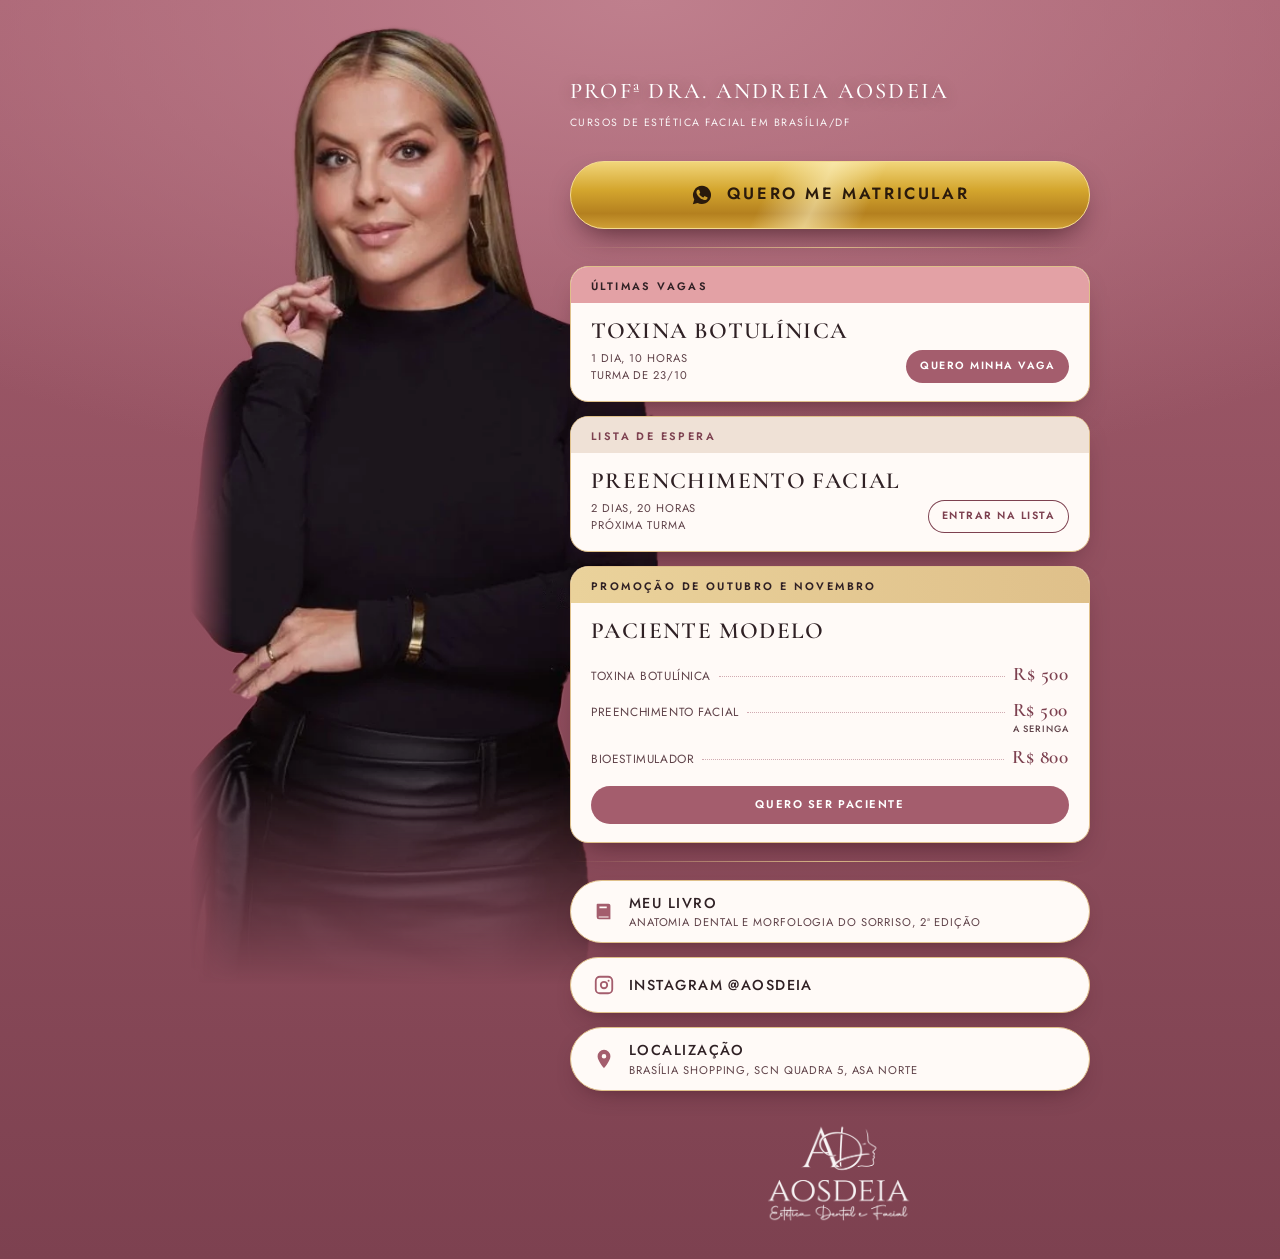
==== index.html @ 47832dad "Promocao paciente modelo" ====
<!doctype html>
<html lang="pt-BR">
<head>
<meta charset="utf-8">
<meta name="viewport" content="width=device-width, initial-scale=1">
<title>Profª Dra. Andreia Aosdeia | Links</title>
<meta name="description" content="Cursos de Toxina Botulínica e Preenchimento Facial com a Profª Dra. Andreia Aosdeia, em Brasília/DF.">
<meta name="theme-color" content="#a45d6d">
<link rel="icon" href="favicon.ico" sizes="any">
<link rel="icon" type="image/png" sizes="32x32" href="assets/favicon-32.png">
<link rel="apple-touch-icon" href="assets/apple-touch-icon.png">
<link rel="canonical" href="https://links.aosdeiaacademy.com.br/">
<meta property="og:type" content="website">
<meta property="og:locale" content="pt_BR">
<meta property="og:site_name" content="Aosdeia Estética Dental e Facial">
<meta property="og:title" content="Profª Dra. Andreia Aosdeia | Cursos de estética facial">
<meta property="og:description" content="Toxina Botulínica e Preenchimento Facial em Brasília/DF. Toque para falar no WhatsApp.">
<meta property="og:url" content="https://links.aosdeiaacademy.com.br/">
<meta property="og:image" content="https://links.aosdeiaacademy.com.br/assets/og-image.jpg">
<meta property="og:image:width" content="1200">
<meta property="og:image:height" content="630">
<meta name="twitter:card" content="summary_large_image">
<link rel="preconnect" href="https://fonts.googleapis.com">
<link rel="preconnect" href="https://fonts.gstatic.com" crossorigin>
<link rel="stylesheet" href="https://fonts.googleapis.com/css2?family=Cormorant+Garamond:wght@500;600&family=Jost:wght@400;500;600&display=swap">
<link rel="stylesheet" href="style.css">
</head>
<body>
<!--
  COMO EDITAR (sem segredo nenhum neste arquivo):
  - Número do bot: procure 556199044284 (3 links). Para testar com o 9 extra, troque por 5561999044284.
  - Status do curso: no <a class="curso">, troque data-status="ultimas-vagas" por data-status="lista-de-espera"
    e ajuste o texto do selo (.selo), a ação (.acao) e o texto pronto no link (?text=...). O texto precisa conter o nome do curso
    ("toxina" ou "preenchimento"), é assim que o bot pula o menu.
  - Paciente modelo: o cartão da promoção leva ao bot com o texto "Quero ser paciente modelo..." (o bot reconhece "paciente modelo").
    Para mudar período ou valores, edite o cartão aqui E o bloco paciente_modelo do config do bot (config/andreia-aosdeia.json).
  - Links pendentes têm data-pendente (hoje nenhum). Ao colocar o link real em href, apague o atributo data-pendente.
  - Localização: aponta para o Google Maps com o endereço do Brasília Shopping.
-->
<main class="pagina">

  <picture class="figura">
    <source srcset="assets/andreia.webp" type="image/webp">
    <img src="assets/andreia.png" width="538" height="1090" alt="Profª Dra. Andreia Aosdeia">
  </picture>

  <header class="topo">
    <h1>Profª Dra. Andreia Aosdeia</h1>
    <p class="sub">Cursos de estética facial em Brasília/DF</p>
  </header>

  <ul class="botoes">

    <li>
      <a class="btn btn-principal" href="https://wa.me/556199044284?text=Ol%C3%A1!%20Quero%20me%20matricular%20em%20um%20curso." target="_blank" rel="noopener">
        <svg class="ico" viewBox="0 0 24 24" aria-hidden="true"><path d="M12.04 2a9.9 9.9 0 0 0-8.5 14.9L2 22l5.25-1.38A9.9 9.9 0 1 0 12.04 2Zm5.8 14.06c-.25.7-1.45 1.34-2 1.4-.52.06-1.17.09-1.89-.12a17 17 0 0 1-1.7-.63c-3-1.3-4.94-4.33-5.09-4.53-.15-.2-1.2-1.6-1.2-3.05 0-1.45.76-2.16 1.03-2.46.27-.3.59-.37.79-.37h.57c.18 0 .43-.07.67.51.25.6.84 2.05.91 2.2.07.15.12.32.02.52-.1.2-.15.32-.3.5-.15.17-.31.38-.45.51-.15.15-.3.31-.13.6.17.3.77 1.27 1.65 2.05 1.13 1 2.09 1.32 2.39 1.47.3.15.47.12.65-.07.17-.2.75-.87.95-1.17.2-.3.4-.25.67-.15.27.1 1.72.81 2.02.96.3.15.5.22.57.35.07.12.07.72-.18 1.42Z"/></svg>
        <span class="btn-texto">Quero me matricular</span>
      </a>
    </li>

    <li class="divisor" aria-hidden="true"></li>

    <li>
      <a class="curso" data-status="ultimas-vagas" href="https://wa.me/556199044284?text=Ol%C3%A1!%20Quero%20me%20matricular%20no%20curso%20de%20Toxina%20Botul%C3%ADnica." target="_blank" rel="noopener">
        <span class="faixa"><span class="selo">Últimas vagas</span></span>
        <span class="curso-corpo">
          <span class="btn-corpo">
            <span class="curso-nome">Toxina Botulínica</span>
            <span class="meta">1 dia, 10 horas</span>
            <span class="meta">Turma de 23/10</span>
          </span>
          <span class="acao">Quero minha vaga</span>
        </span>
      </a>
    </li>

    <li>
      <a class="curso" data-status="lista-de-espera" href="https://wa.me/556199044284?text=Ol%C3%A1!%20Quero%20entrar%20na%20lista%20de%20espera%20do%20curso%20de%20Preenchimento%20Facial." target="_blank" rel="noopener">
        <span class="faixa"><span class="selo">Lista de espera</span></span>
        <span class="curso-corpo">
          <span class="btn-corpo">
            <span class="curso-nome">Preenchimento Facial</span>
            <span class="meta">2 dias, 20 horas</span>
            <span class="meta">Próxima turma</span>
          </span>
          <span class="acao">Entrar na lista</span>
        </span>
      </a>
    </li>

    <li>
      <a class="curso promo" data-status="promocao" href="https://wa.me/556199044284?text=Ol%C3%A1!%20Quero%20ser%20paciente%20modelo%20na%20promo%C3%A7%C3%A3o%20de%20outubro%20e%20novembro." target="_blank" rel="noopener">
        <span class="faixa"><span class="selo">Promoção de outubro e novembro</span></span>
        <span class="curso-corpo">
          <span class="btn-corpo">
            <span class="curso-nome">Paciente modelo</span>
            <span class="precos">
              <span class="preco"><span class="preco-nome">Toxina Botulínica</span><span class="preco-valor">R$ 500</span></span>
              <span class="preco"><span class="preco-nome">Preenchimento Facial</span><span class="preco-valor">R$ 500 <small>a seringa</small></span></span>
              <span class="preco"><span class="preco-nome">Bioestimulador</span><span class="preco-valor">R$ 800</span></span>
            </span>
          </span>
          <span class="acao">Quero ser paciente</span>
        </span>
      </a>
    </li>

    <li class="divisor" aria-hidden="true"></li>

    <li>
      <a class="btn" href="https://hotmart.com/pt-br/marketplace/produtos/anatomia-dental-e-morfologia-do-sorriso-segunda-edicao/N85610293N?utm_source=ig&amp;utm_medium=social&amp;utm_content=link_in_bio" target="_blank" rel="noopener">
        <svg class="ico" viewBox="0 0 24 24" aria-hidden="true"><path d="M5 3h12a2 2 0 0 1 2 2v14.5a.5.5 0 0 1-.5.5H6.5A2.5 2.5 0 0 1 4 17.5V4a1 1 0 0 1 1-1Zm1.5 14a.5.5 0 0 0 0 1H17v-1H6.5ZM7 6v2h8V6H7Z"/></svg>
        <span class="btn-corpo">
          <span class="btn-texto">Meu livro</span>
          <span class="meta">Anatomia Dental e Morfologia do Sorriso, 2ª edição</span>
        </span>
      </a>
    </li>

    <li>
      <a class="btn" href="https://www.instagram.com/aosdeia/" target="_blank" rel="noopener">
        <svg class="ico" viewBox="0 0 24 24" aria-hidden="true"><path d="M7.5 2h9A5.5 5.5 0 0 1 22 7.5v9a5.5 5.5 0 0 1-5.5 5.5h-9A5.5 5.5 0 0 1 2 16.5v-9A5.5 5.5 0 0 1 7.5 2Zm0 2A3.5 3.5 0 0 0 4 7.5v9A3.5 3.5 0 0 0 7.5 20h9a3.5 3.5 0 0 0 3.5-3.5v-9A3.5 3.5 0 0 0 16.5 4h-9ZM12 7.5a4.5 4.5 0 1 1 0 9 4.5 4.5 0 0 1 0-9Zm0 2a2.5 2.5 0 1 0 0 5 2.5 2.5 0 0 0 0-5Zm5-3.2a1.1 1.1 0 1 1 0 2.2 1.1 1.1 0 0 1 0-2.2Z"/></svg>
        <span class="btn-texto">Instagram @aosdeia</span>
      </a>
    </li>

    <li>
      <a class="btn" href="https://www.google.com/maps/search/?api=1&amp;query=Bras%C3%ADlia%20Shopping%2C%20SCN%20Quadra%205%2C%20Asa%20Norte%2C%20Bras%C3%ADlia%20DF%2070655-775" target="_blank" rel="noopener">
        <svg class="ico" viewBox="0 0 24 24" aria-hidden="true"><path d="M12 2a7 7 0 0 0-7 7c0 5.2 7 13 7 13s7-7.8 7-13a7 7 0 0 0-7-7Zm0 9.5A2.5 2.5 0 1 1 12 6.5a2.5 2.5 0 0 1 0 5Z"/></svg>
        <span class="btn-corpo">
          <span class="btn-texto">Localização</span>
          <span class="meta">Brasília Shopping, SCN Quadra 5, Asa Norte</span>
        </span>
      </a>
    </li>

  </ul>

  <footer class="rodape">
    <img class="logo" src="assets/logo.png" width="320" height="217" alt="Aosdeia, Estética Dental e Facial">
  </footer>

</main>
</body>
</html>
---- style.css ----
/* Página de links da Profª Dra. Andreia Aosdeia.
   Cores tiradas do flyer: rosé #A45D6D, rosa claro #E3A1A5, branco e um toque de champanhe.
   Todos os textos em maiúsculas (pedido da Andreia), feito por CSS. */
:root {
  --rose: #a45d6d;
  --rose-fundo-alto: #bf7f8d;
  --rose-fundo-baixo: #7d4150;
  --rose-claro: #e3a1a5;
  --rose-escuro: #7d4150;
  --marfim: #fffaf7;
  --champanhe: #dfc08a;
  --champanhe-escuro: #bf9b55;
  --tinta: #2f2024;
  --tinta-suave: #5f4249;
  --fonte-titulo: "Cormorant Garamond", Georgia, "Times New Roman", serif;
  --fonte-texto: "Jost", "Segoe UI", system-ui, -apple-system, sans-serif;
}

* { box-sizing: border-box; }
html { color-scheme: light; background: var(--rose-fundo-baixo); }

body {
  margin: 0;
  min-height: 100vh;
  background:
    radial-gradient(120% 55% at 50% 0%, var(--rose-fundo-alto) 0%, rgba(164, 93, 109, 0) 70%),
    linear-gradient(180deg, var(--rose) 0%, var(--rose-fundo-baixo) 100%);
  background-repeat: no-repeat;
  color: var(--tinta);
  font-family: var(--fonte-texto);
  font-size: 16px;
  line-height: 1.4;
  text-transform: uppercase;
  padding-block: 44px 36px;
  padding-left: max(16px, env(safe-area-inset-left, 0px));
  padding-right: max(16px, env(safe-area-inset-right, 0px));
  -webkit-text-size-adjust: 100%;
}

.pagina { position: relative; width: 100%; max-width: 440px; margin-inline: auto; display: flex; flex-direction: column; gap: 30px; isolation: isolate; }

/* Ela, de corpo inteiro, atrás de tudo. Os botões ficam por cima, em destaque. */
.figura {
  position: absolute;
  z-index: -1;
  top: -20px;
  left: -9%;
  height: 500px;
  pointer-events: none;
  /* esfuma a foto embaixo (some antes dos botoes) e a lateral esquerda, onde o flyer cortava o braco */
  -webkit-mask-image: linear-gradient(180deg, #000 70%, transparent 100%), linear-gradient(90deg, rgba(0, 0, 0, .5) 0, #000 4%);
  -webkit-mask-composite: source-in;
  mask-image: linear-gradient(180deg, #000 70%, transparent 100%), linear-gradient(90deg, rgba(0, 0, 0, .5) 0, #000 4%);
  mask-composite: intersect;
}
.figura img { display: block; height: 100%; width: auto; }

/* Topo */
.topo { display: flex; flex-direction: column; align-items: flex-end; justify-content: flex-start; gap: 10px; text-align: right; color: #fff; min-height: 330px; padding-left: 46%; padding-top: 20px; }
.topo h1 {
  margin: 14px 0 0;
  font-family: var(--fonte-titulo);
  font-weight: 500;
  font-size: 1.4rem;
  letter-spacing: 0.1em;
  text-shadow: 0 2px 14px rgba(70, 20, 35, .35);
  line-height: 1.2;
  text-wrap: balance;
}
.sub { margin: 0; font-size: 0.66rem; font-weight: 400; letter-spacing: 0.14em; line-height: 1.5; color: rgba(255, 255, 255, .92); }

/* Lista */
.botoes { list-style: none; margin: 0; padding: 0; display: flex; flex-direction: column; gap: 14px; }
.botoes li { min-width: 0; }
.divisor { height: 1px; margin-block: 4px; background: linear-gradient(90deg, transparent, rgba(223, 192, 138, .9), transparent); }

/* Linha simples (paciente, livro, Instagram, localização) */
.btn {
  display: flex;
  align-items: center;
  gap: 14px;
  min-height: 56px;
  padding: 12px 22px;
  border: 1px solid var(--champanhe);
  border-radius: 999px;
  background: var(--marfim);
  color: var(--tinta);
  text-decoration: none;
  font-weight: 500;
  font-size: 0.9rem;
  letter-spacing: 0.1em;
  box-shadow: 0 10px 24px -14px rgba(50, 15, 25, .7);
  transition: transform .2s ease, box-shadow .2s ease, border-color .2s;
}
.ico { width: 22px; height: 22px; flex: none; fill: var(--rose); }
.btn-texto { min-width: 0; overflow-wrap: anywhere; }
.btn-corpo { display: flex; flex-direction: column; gap: 2px; min-width: 0; flex: 1; }
.meta { font-size: 0.7rem; font-weight: 400; letter-spacing: 0.08em; line-height: 1.35; color: var(--tinta-suave); }

/* Botão principal */
.btn-principal {
  justify-content: center;
  min-height: 68px;
  border-color: #f3dc8f;
  /* ouro metálico: reflexo claro, corpo dourado profundo, sombra cobreada */
  background:
    linear-gradient(115deg, rgba(255, 255, 255, 0) 38%, rgba(255, 246, 205, .55) 48%, rgba(255, 255, 255, 0) 58%),
    linear-gradient(180deg, #f1d57a 0%, #d4a62e 42%, #b4801f 78%, #cf9f35 100%);
  color: #2a1a0c;
  font-weight: 600;
  font-size: 1.02rem;
  letter-spacing: 0.16em;
  box-shadow: 0 0 0 0 rgba(255, 244, 214, .55), 0 14px 30px -12px rgba(50, 15, 25, .8);
  animation: pulso 3.2s ease-in-out infinite;
}
.btn-principal .ico { fill: #2a1a0c; }

@keyframes pulso {
  0%, 100% { box-shadow: 0 0 0 0 rgba(255, 244, 214, .5), 0 14px 30px -12px rgba(50, 15, 25, .8); }
  50% { box-shadow: 0 0 0 10px rgba(255, 244, 214, 0), 0 14px 30px -12px rgba(50, 15, 25, .8); }
}

/* Cartão de curso: a faixa rosa clara repete a faixa "CURSO" do flyer */
.curso {
  display: block;
  overflow: hidden;
  border: 1px solid var(--champanhe);
  border-radius: 18px;
  background: var(--marfim);
  color: var(--tinta);
  text-decoration: none;
  box-shadow: 0 14px 30px -16px rgba(50, 15, 25, .75);
  transition: transform .2s ease, box-shadow .2s ease;
}
.faixa { display: block; padding: 7px 20px; }
.selo { font-size: 0.68rem; font-weight: 600; letter-spacing: 0.22em; }
.curso[data-status="ultimas-vagas"] .faixa { background: var(--rose-claro); color: var(--tinta); }
.curso[data-status="lista-de-espera"] .faixa { background: #efe1d6; color: var(--rose-escuro); }
.curso-corpo { display: flex; align-items: flex-end; justify-content: space-between; gap: 14px; padding: 16px 20px 18px; }
.curso-nome {
  font-family: var(--fonte-titulo);
  font-weight: 600;
  font-size: 1.45rem;
  letter-spacing: 0.06em;
  line-height: 1.1;
  margin-bottom: 4px;
}
.acao {
  flex: none;
  padding: 9px 14px;
  border-radius: 999px;
  background: var(--rose);
  color: #fff;
  font-size: 0.66rem;
  font-weight: 600;
  letter-spacing: 0.14em;
  white-space: nowrap;
  transition: background-color .2s;
}
.curso[data-status="lista-de-espera"] .acao { background: transparent; color: var(--rose-escuro); box-shadow: inset 0 0 0 1px var(--rose-escuro); }

/* Cartão de promoção (paciente modelo): faixa champanhe e lista de valores */
.curso[data-status="promocao"] .faixa { background: linear-gradient(90deg, #ead29b, var(--champanhe)); color: var(--tinta); }
.promo .curso-corpo { flex-direction: column; align-items: stretch; gap: 16px; }
.promo .btn-corpo { gap: 0; }
.promo .acao { text-align: center; padding-block: 11px; font-size: 0.7rem; }
.precos { display: flex; flex-direction: column; gap: 9px; margin-top: 12px; }
.preco { display: flex; align-items: baseline; gap: 8px; }
.preco-nome { flex: 1; min-width: 0; display: flex; align-items: baseline; gap: 8px; font-size: 0.74rem; letter-spacing: 0.05em; color: var(--tinta-suave); }
.preco-nome::after { content: ""; flex: 1; min-width: 14px; border-bottom: 1px dotted rgba(164, 93, 109, .5); transform: translateY(-3px); }
.preco-valor { flex: none; font-family: var(--fonte-titulo); font-weight: 600; font-size: 1.2rem; letter-spacing: 0.04em; color: var(--rose-escuro); white-space: nowrap; }
.preco-valor small { display: block; text-align: right; margin-top: -2px; font-family: var(--fonte-texto); font-weight: 500; font-size: 0.58rem; letter-spacing: 0.1em; color: var(--tinta-suave); }

@media (max-width: 380px) {
  .btn-principal { font-size: .92rem; letter-spacing: .1em; padding-inline: 16px; }
  .topo h1 { font-size: 1.25rem; }
  .curso-corpo { flex-direction: column; align-items: stretch; }
  .acao { text-align: center; }
}

/* Interação só em quem tem mouse; foco visível sempre */
@media (hover: hover) {
  .btn:hover, .curso:hover { transform: translateY(-2px); box-shadow: 0 0 22px -2px rgba(255, 233, 190, .55), 0 16px 30px -14px rgba(50, 15, 25, .8); }
  .btn-principal:hover { animation-play-state: paused; }
  .curso:hover .acao { background: var(--rose-escuro); color: #fff; }
}
.btn:active, .curso:active { transform: scale(0.985); }
.btn:focus-visible, .curso:focus-visible { outline: 3px solid #fff; outline-offset: 3px; }

/* Entrada da página: uma sequência só, no carregamento */
@media (prefers-reduced-motion: no-preference) {
  .botoes > li { animation: entra .6s cubic-bezier(.2, .7, .2, 1) both; }
  .botoes > li:nth-child(2) { animation-delay: .05s; }
  .botoes > li:nth-child(3) { animation-delay: .12s; }
  .botoes > li:nth-child(4) { animation-delay: .19s; }
  .botoes > li:nth-child(n+5) { animation-delay: .26s; }
  @keyframes entra { from { opacity: 0; transform: translateY(10px); } to { opacity: 1; transform: none; } }
}
@media (prefers-reduced-motion: reduce) {
  .btn-principal { animation: none; }
  .btn, .curso, .acao { transition: none; }
}

/* Rodapé */
.rodape { display: flex; justify-content: center; }
.logo { display: block; width: 150px; height: auto; opacity: .95; }

/* Telas largas: ela inteira ao lado, os botões sobrepõem a borda dela */
@media (min-width: 780px) {
  .pagina { max-width: 900px; padding-left: 400px; }
  .figura { left: 0; top: -20px; height: 960px; -webkit-mask-image: linear-gradient(180deg, #000 78%, transparent 100%), linear-gradient(90deg, transparent 0, #000 9%); mask-image: linear-gradient(180deg, #000 78%, transparent 100%), linear-gradient(90deg, transparent 0, #000 9%); }
  .topo { min-height: 0; padding: 20px 0 0 0; align-items: flex-start; text-align: left; margin-left: -20px; }
  .botoes { margin-left: -20px; }
}
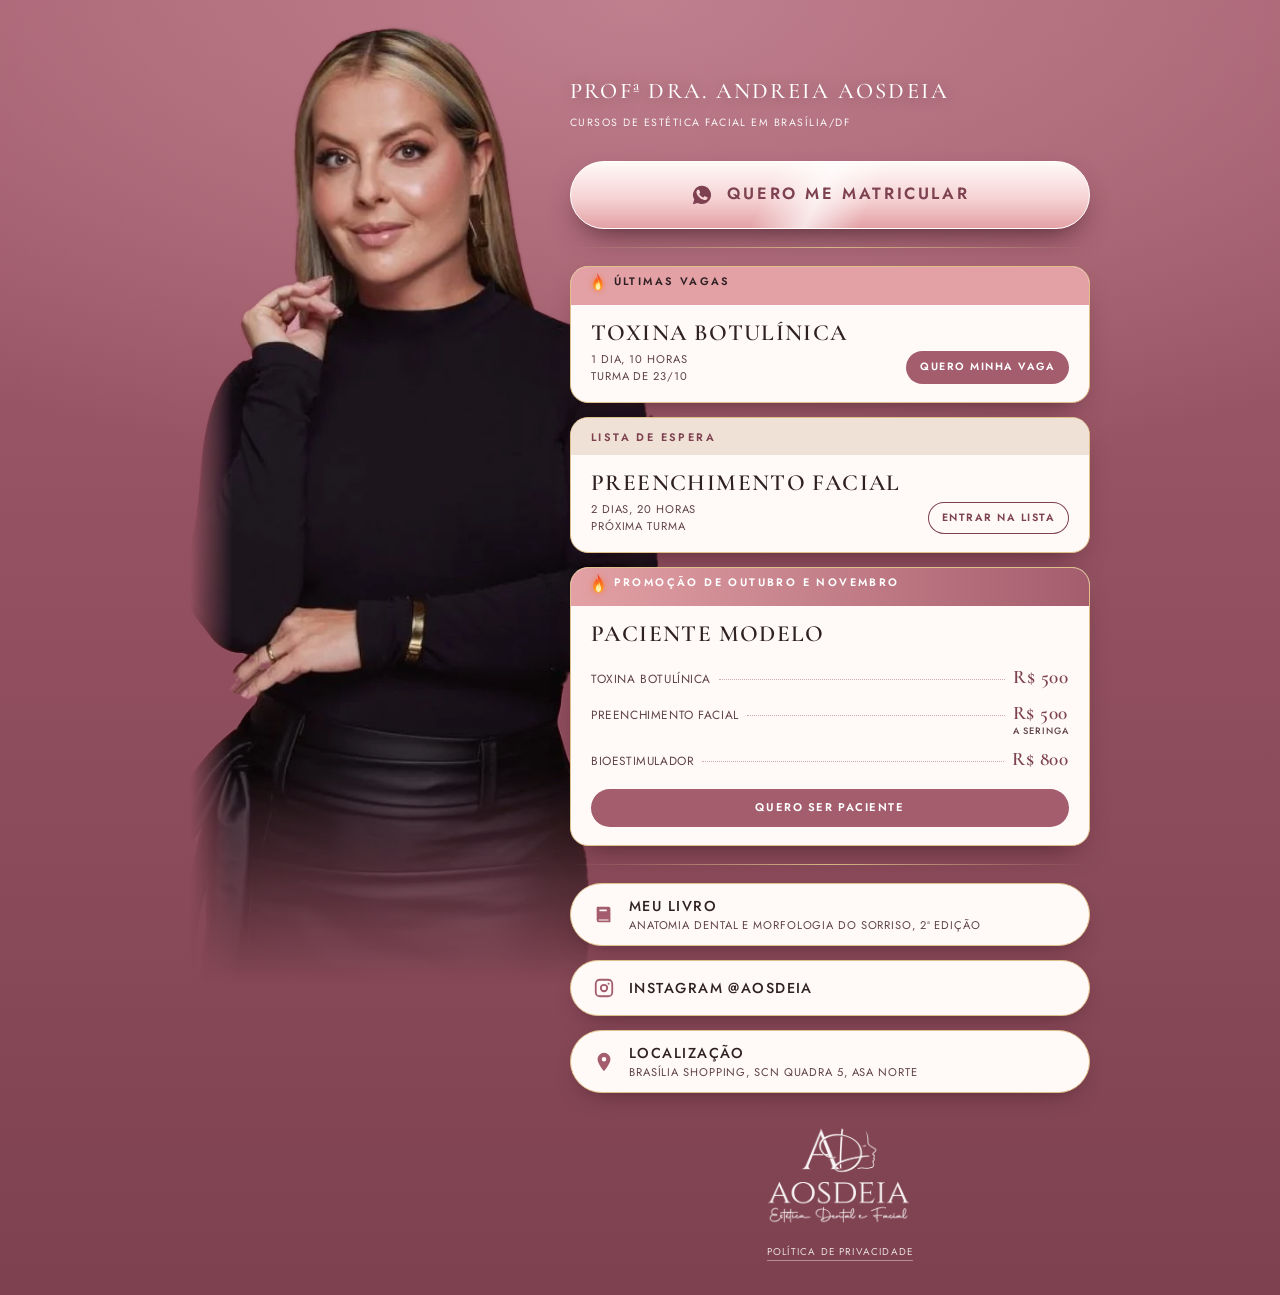
==== commit 14d9cf6b: "Pagina de politica de privacidade" ====
--- a/index.html
+++ b/index.html
@@ -139,6 +139,7 @@
   <footer class="rodape">
     <img class="logo" src="assets/logo.png" width="320" height="217" alt="Aosdeia, Estética Dental e Facial">
   </footer>
+  <p class="legal"><a href="privacidade.html">Política de privacidade</a></p>
 
 </main>
 </body>
--- a/style.css
+++ b/style.css
@@ -101,19 +101,19 @@
 .btn-principal {
   justify-content: center;
   min-height: 68px;
-  border-color: #f3dc8f;
-  /* ouro metálico: reflexo claro, corpo dourado profundo, sombra cobreada */
+  border-color: #fff;
+  /* rosé da paleta: marfim com reflexo, descendo para o rosa claro */
   background:
-    linear-gradient(115deg, rgba(255, 255, 255, 0) 38%, rgba(255, 246, 205, .55) 48%, rgba(255, 255, 255, 0) 58%),
-    linear-gradient(180deg, #f1d57a 0%, #d4a62e 42%, #b4801f 78%, #cf9f35 100%);
-  color: #2a1a0c;
+    linear-gradient(115deg, rgba(255, 255, 255, 0) 38%, rgba(255, 255, 255, .7) 48%, rgba(255, 255, 255, 0) 58%),
+    linear-gradient(180deg, #fffaf7 0%, #f6d3d4 55%, #e3a1a5 100%);
+  color: var(--rose-escuro);
   font-weight: 600;
   font-size: 1.02rem;
   letter-spacing: 0.16em;
-  box-shadow: 0 0 0 0 rgba(255, 244, 214, .55), 0 14px 30px -12px rgba(50, 15, 25, .8);
+  box-shadow: 0 0 0 0 rgba(255, 255, 255, .6), 0 14px 30px -12px rgba(50, 15, 25, .8);
   animation: pulso 3.2s ease-in-out infinite;
 }
-.btn-principal .ico { fill: #2a1a0c; }
+.btn-principal .ico { fill: var(--rose-escuro); }
 
 @keyframes pulso {
   0%, 100% { box-shadow: 0 0 0 0 rgba(255, 244, 214, .5), 0 14px 30px -12px rgba(50, 15, 25, .8); }
@@ -160,7 +160,7 @@
 .curso[data-status="lista-de-espera"] .acao { background: transparent; color: var(--rose-escuro); box-shadow: inset 0 0 0 1px var(--rose-escuro); }
 
 /* Cartão de promoção (paciente modelo): faixa champanhe e lista de valores */
-.curso[data-status="promocao"] .faixa { background: linear-gradient(90deg, #ead29b, var(--champanhe)); color: var(--tinta); }
+.curso[data-status="promocao"] .faixa { background: linear-gradient(90deg, var(--rose-claro), var(--rose)); color: #fff; }
 .promo .curso-corpo { flex-direction: column; align-items: stretch; gap: 16px; }
 .promo .btn-corpo { gap: 0; }
 .promo .acao { text-align: center; padding-block: 11px; font-size: 0.7rem; }
@@ -212,3 +212,34 @@
   .topo { min-height: 0; padding: 20px 0 0 0; align-items: flex-start; text-align: left; margin-left: -20px; }
   .botoes { margin-left: -20px; }
 }
+
+/* Chama de destaque: últimas vagas e promoção (fogo animado, duas camadas) */
+.curso[data-status="ultimas-vagas"] .selo,
+.curso[data-status="promocao"] .selo { display: inline-flex; align-items: center; gap: 8px; }
+.curso[data-status="ultimas-vagas"] .selo::before,
+.curso[data-status="promocao"] .selo::before {
+  content: "";
+  flex: none;
+  width: 1.35em;
+  height: 1.8em;
+  margin-block: -0.35em;
+  background: url("data:image/svg+xml,%3Csvg%20xmlns='http://www.w3.org/2000/svg'%20viewBox='0%200%2024%2032'%3E%3Cdefs%3E%3ClinearGradient%20id='o'%20x1='0'%20y1='0'%20x2='0'%20y2='1'%3E%3Cstop%20offset='0'%20stop-color='%23e8262d'/%3E%3Cstop%20offset='.45'%20stop-color='%23ff6a1a'/%3E%3Cstop%20offset='1'%20stop-color='%23ffb21e'/%3E%3C/linearGradient%3E%3ClinearGradient%20id='i'%20x1='0'%20y1='0'%20x2='0'%20y2='1'%3E%3Cstop%20offset='0'%20stop-color='%23ffd84a'/%3E%3Cstop%20offset='1'%20stop-color='%23fff6cf'/%3E%3C/linearGradient%3E%3C/defs%3E%3Cpath%20fill='url(%23o)'%20d='M12%201C13%207%2020%2012%2020%2021C20%2027%2016.5%2031%2012%2031C7.5%2031%204%2027%204%2021C4%2016%207%2013.5%208.5%209C9.5%2011.5%2010.5%2012.5%2011%2013.5C11.8%209.5%2011.4%205%2012%201Z'%3E%3Canimate%20attributeName=%22d%22%20dur=%221.9s%22%20repeatCount=%22indefinite%22%20calcMode=%22spline%22%20keyTimes=%220;.3;.68;1%22%20keySplines=%22.42%200%20.58%201;.3%200%20.7%201;.45%200%20.55%201%22%20values=%22M12%201C13%207%2020%2012%2020%2021C20%2027%2016.5%2031%2012%2031C7.5%2031%204%2027%204%2021C4%2016%207%2013.5%208.5%209C9.5%2011.5%2010.5%2012.5%2011%2013.5C11.8%209.5%2011.4%205%2012%201Z;M14%200C14.5%207%2021%2012%2020%2021C20%2027%2016.5%2031%2012%2031C7.5%2031%204%2027%204%2021C4%2016.5%206%2013%207.5%2010.5C9%2012%2010%2013.5%2011%2014C11.5%2010%2013%206%2014%200Z;M10%201.5C11.5%207%2019%2011.5%2020%2021C20%2027%2016.5%2031%2012%2031C7.5%2031%204%2027%204%2021C4%2015.5%207.5%2014%209.5%208.5C10%2011%2011.5%2012%2012.5%2013C12%209%209.5%206%2010%201.5Z;M12%201C13%207%2020%2012%2020%2021C20%2027%2016.5%2031%2012%2031C7.5%2031%204%2027%204%2021C4%2016%207%2013.5%208.5%209C9.5%2011.5%2010.5%2012.5%2011%2013.5C11.8%209.5%2011.4%205%2012%201Z%22/%3E%3C/path%3E%3Cpath%20fill='url(%23i)'%20d='M12%2014C12.8%2018%2016%2020%2016%2024C16%2027.5%2014.2%2030%2012%2030C9.8%2030%208%2027.5%208%2024C8%2021.5%209.5%2020%2010.3%2018C10.8%2019.3%2011.3%2019.8%2011.6%2020C11.9%2018%2011.7%2016%2012%2014Z'%3E%3Canimate%20attributeName=%22d%22%20dur=%221.15s%22%20repeatCount=%22indefinite%22%20calcMode=%22spline%22%20keyTimes=%220;.3;.68;1%22%20keySplines=%22.42%200%20.58%201;.3%200%20.7%201;.45%200%20.55%201%22%20values=%22M12%2014C12.8%2018%2016%2020%2016%2024C16%2027.5%2014.2%2030%2012%2030C9.8%2030%208%2027.5%208%2024C8%2021.5%209.5%2020%2010.3%2018C10.8%2019.3%2011.3%2019.8%2011.6%2020C11.9%2018%2011.7%2016%2012%2014Z;M13%2013C13.4%2018%2016%2020%2016%2024C16%2027.5%2014.2%2030%2012%2030C9.8%2030%208%2027.5%208%2024C8%2021.5%209.8%2019.5%2010.5%2017.5C11%2019%2011.8%2019.6%2012.2%2019.8C12.4%2017.5%2012.8%2015%2013%2013Z;M11%2014.5C11.8%2018.5%2016%2020.5%2016%2024C16%2027.5%2014.2%2030%2012%2030C9.8%2030%208%2027.5%208%2024C8%2021.5%209%2019.5%209.8%2018C10.5%2019.5%2011.2%2020%2011.6%2020.2C11.2%2018%2010.8%2016%2011%2014.5Z;M12%2014C12.8%2018%2016%2020%2016%2024C16%2027.5%2014.2%2030%2012%2030C9.8%2030%208%2027.5%208%2024C8%2021.5%209.5%2020%2010.3%2018C10.8%2019.3%2011.3%2019.8%2011.6%2020C11.9%2018%2011.7%2016%2012%2014Z%22/%3E%3C/path%3E%3C/svg%3E") center / contain no-repeat;
+  filter: drop-shadow(0 0 3px rgba(255, 110, 30, .75));
+  animation: brilho-chama 2.3s ease-in-out infinite;
+}
+@keyframes brilho-chama {
+  0%, 100% { filter: drop-shadow(0 0 3px rgba(255, 110, 30, .7)); }
+  18% { filter: drop-shadow(0 0 5px rgba(255, 140, 40, .95)); }
+  41% { filter: drop-shadow(0 0 2px rgba(255, 100, 30, .55)); }
+  63% { filter: drop-shadow(0 0 6px rgba(255, 150, 50, 1)); }
+  82% { filter: drop-shadow(0 0 3px rgba(255, 110, 30, .75)); }
+}
+@media (prefers-reduced-motion: reduce) {
+  .curso[data-status="ultimas-vagas"] .selo::before,
+  .curso[data-status="promocao"] .selo::before { animation: none; background-image: url("data:image/svg+xml,%3Csvg%20xmlns='http://www.w3.org/2000/svg'%20viewBox='0%200%2024%2032'%3E%3Cdefs%3E%3ClinearGradient%20id='o'%20x1='0'%20y1='0'%20x2='0'%20y2='1'%3E%3Cstop%20offset='0'%20stop-color='%23e8262d'/%3E%3Cstop%20offset='.45'%20stop-color='%23ff6a1a'/%3E%3Cstop%20offset='1'%20stop-color='%23ffb21e'/%3E%3C/linearGradient%3E%3ClinearGradient%20id='i'%20x1='0'%20y1='0'%20x2='0'%20y2='1'%3E%3Cstop%20offset='0'%20stop-color='%23ffd84a'/%3E%3Cstop%20offset='1'%20stop-color='%23fff6cf'/%3E%3C/linearGradient%3E%3C/defs%3E%3Cpath%20fill='url(%23o)'%20d='M12%201C13%207%2020%2012%2020%2021C20%2027%2016.5%2031%2012%2031C7.5%2031%204%2027%204%2021C4%2016%207%2013.5%208.5%209C9.5%2011.5%2010.5%2012.5%2011%2013.5C11.8%209.5%2011.4%205%2012%201Z'%3E%3C/path%3E%3Cpath%20fill='url(%23i)'%20d='M12%2014C12.8%2018%2016%2020%2016%2024C16%2027.5%2014.2%2030%2012%2030C9.8%2030%208%2027.5%208%2024C8%2021.5%209.5%2020%2010.3%2018C10.8%2019.3%2011.3%2019.8%2011.6%2020C11.9%2018%2011.7%2016%2012%2014Z'%3E%3C/path%3E%3C/svg%3E"); }
+}
+
+/* Link discreto para a política de privacidade */
+.legal { margin: -10px 0 0; text-align: center; font-size: 0.62rem; letter-spacing: 0.12em; }
+.legal a { color: rgba(255, 255, 255, .82); text-decoration: none; border-bottom: 1px solid rgba(255, 255, 255, .4); padding-bottom: 1px; }
+.legal a:hover, .legal a:focus-visible { color: #fff; border-bottom-color: #fff; outline: none; }
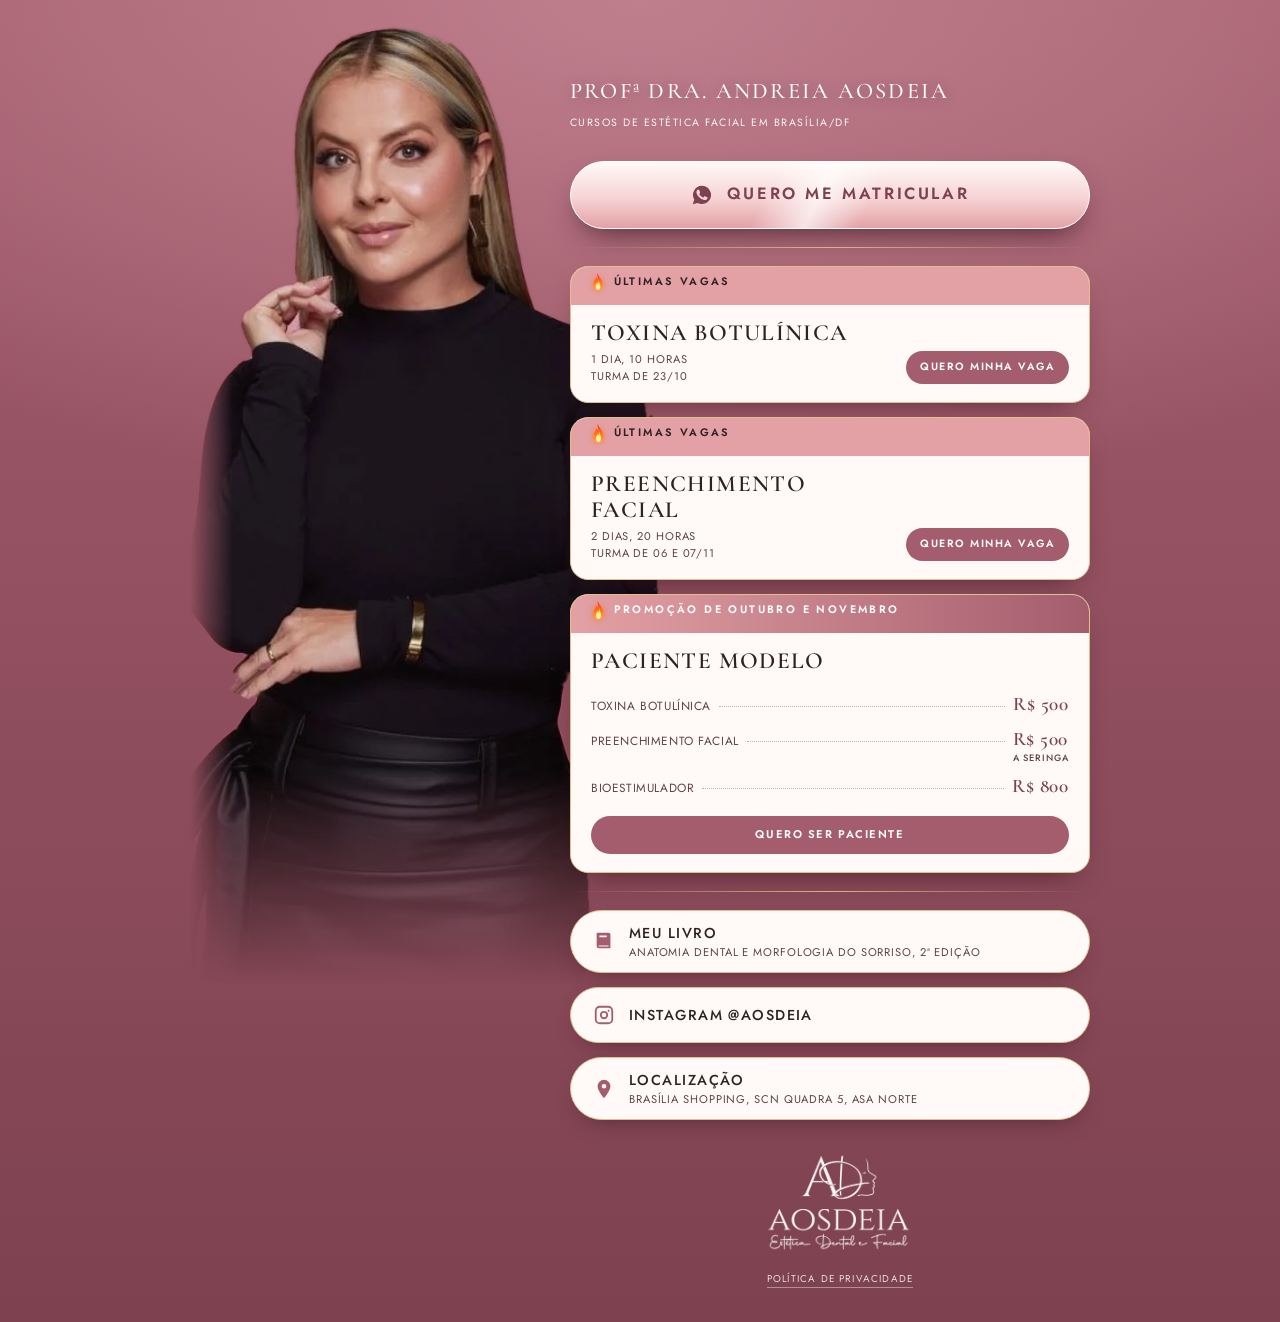
==== commit 9cad0b38: "Preenchimento Facial: turma de 06 e 07/11 com vagas (sai da lista de espera)" ====
--- a/index.html
+++ b/index.html
@@ -75,15 +75,15 @@
     </li>
 
     <li>
-      <a class="curso" data-status="lista-de-espera" href="https://wa.me/556199044284?text=Ol%C3%A1!%20Quero%20entrar%20na%20lista%20de%20espera%20do%20curso%20de%20Preenchimento%20Facial." target="_blank" rel="noopener">
-        <span class="faixa"><span class="selo">Lista de espera</span></span>
+      <a class="curso" data-status="ultimas-vagas" href="https://wa.me/556199044284?text=Ol%C3%A1!%20Quero%20me%20matricular%20no%20curso%20de%20Preenchimento%20Facial." target="_blank" rel="noopener">
+        <span class="faixa"><span class="selo">Últimas vagas</span></span>
         <span class="curso-corpo">
           <span class="btn-corpo">
             <span class="curso-nome">Preenchimento Facial</span>
             <span class="meta">2 dias, 20 horas</span>
-            <span class="meta">Próxima turma</span>
+            <span class="meta">Turma de 06 e 07/11</span>
           </span>
-          <span class="acao">Entrar na lista</span>
+          <span class="acao">Quero minha vaga</span>
         </span>
       </a>
     </li>
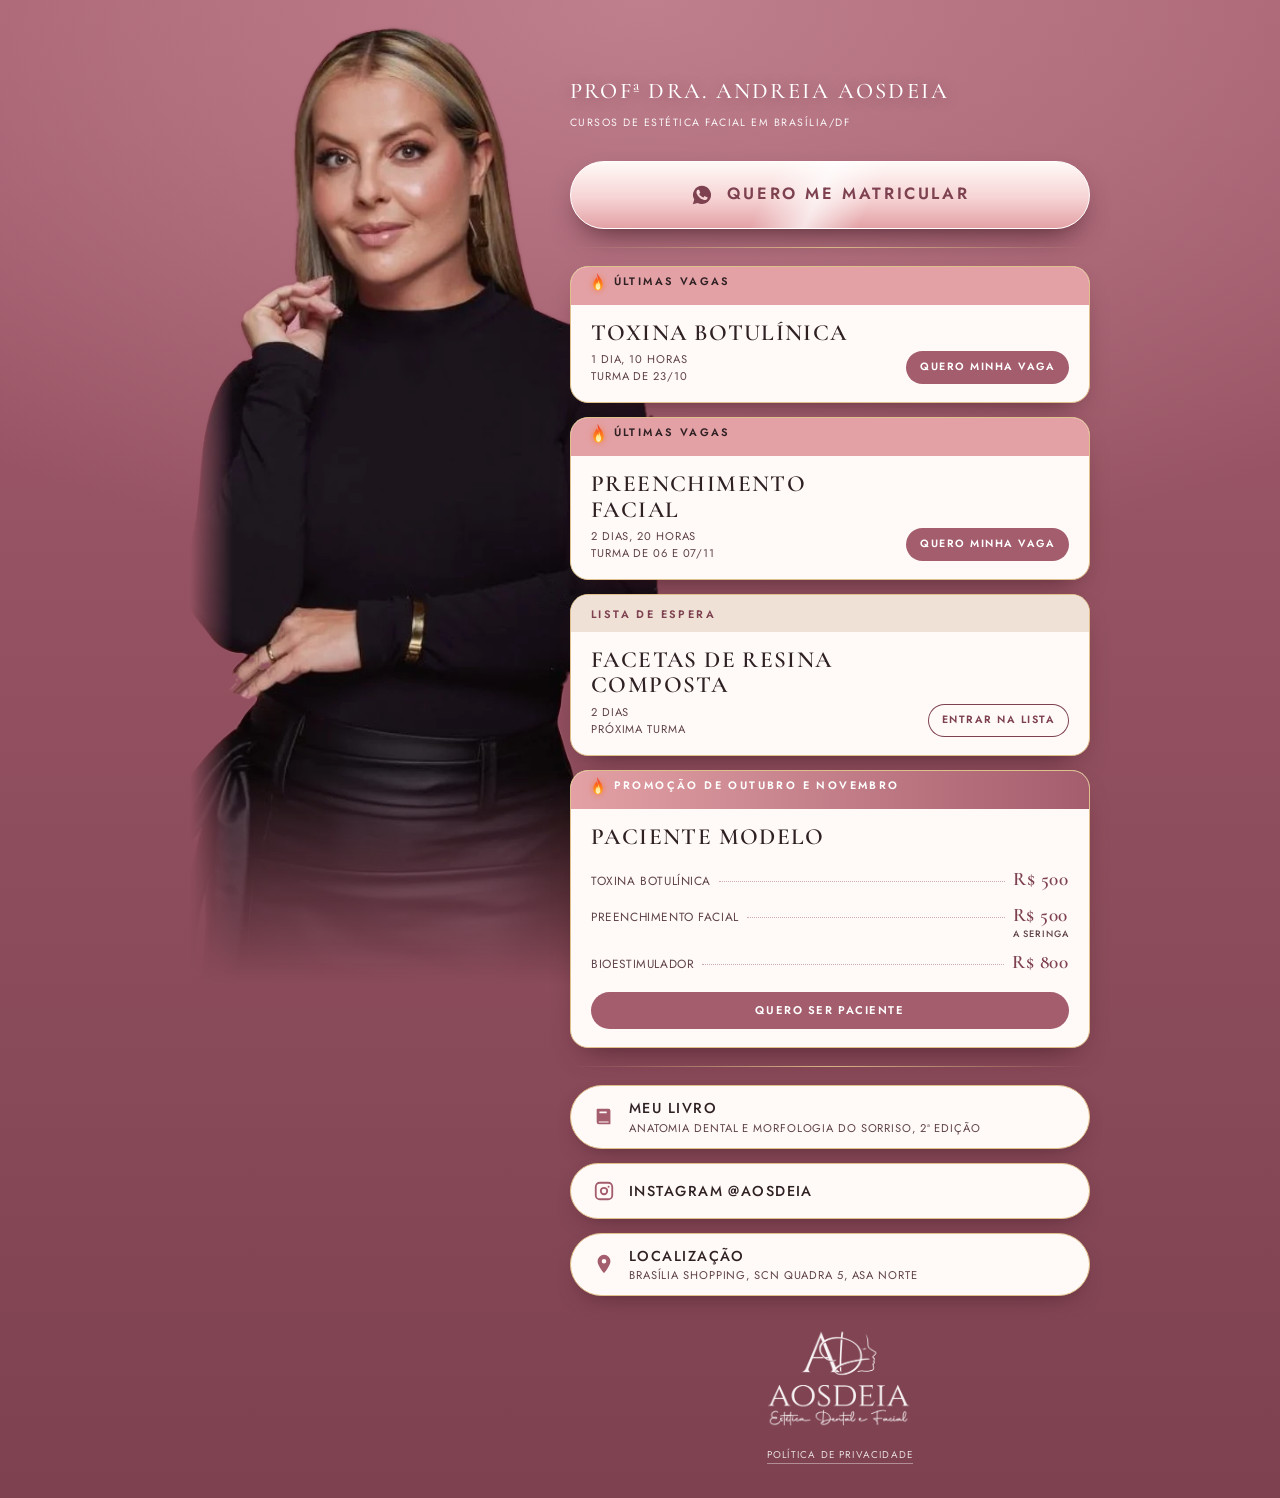
==== commit d00d67e6: "Facetas de Resina Composta: botão da lista de espera" ====
--- a/index.html
+++ b/index.html
@@ -89,6 +89,20 @@
     </li>
 
     <li>
+      <a class="curso" data-status="lista-de-espera" href="https://wa.me/556199044284?text=Ol%C3%A1!%20Quero%20entrar%20na%20lista%20de%20espera%20do%20curso%20de%20Facetas%20de%20Resina%20Composta." target="_blank" rel="noopener">
+        <span class="faixa"><span class="selo">Lista de espera</span></span>
+        <span class="curso-corpo">
+          <span class="btn-corpo">
+            <span class="curso-nome">Facetas de Resina Composta</span>
+            <span class="meta">2 dias</span>
+            <span class="meta">Próxima turma</span>
+          </span>
+          <span class="acao">Entrar na lista</span>
+        </span>
+      </a>
+    </li>
+
+    <li>
       <a class="curso promo" data-status="promocao" href="https://wa.me/556199044284?text=Ol%C3%A1!%20Quero%20ser%20paciente%20modelo%20na%20promo%C3%A7%C3%A3o%20de%20outubro%20e%20novembro." target="_blank" rel="noopener">
         <span class="faixa"><span class="selo">Promoção de outubro e novembro</span></span>
         <span class="curso-corpo">
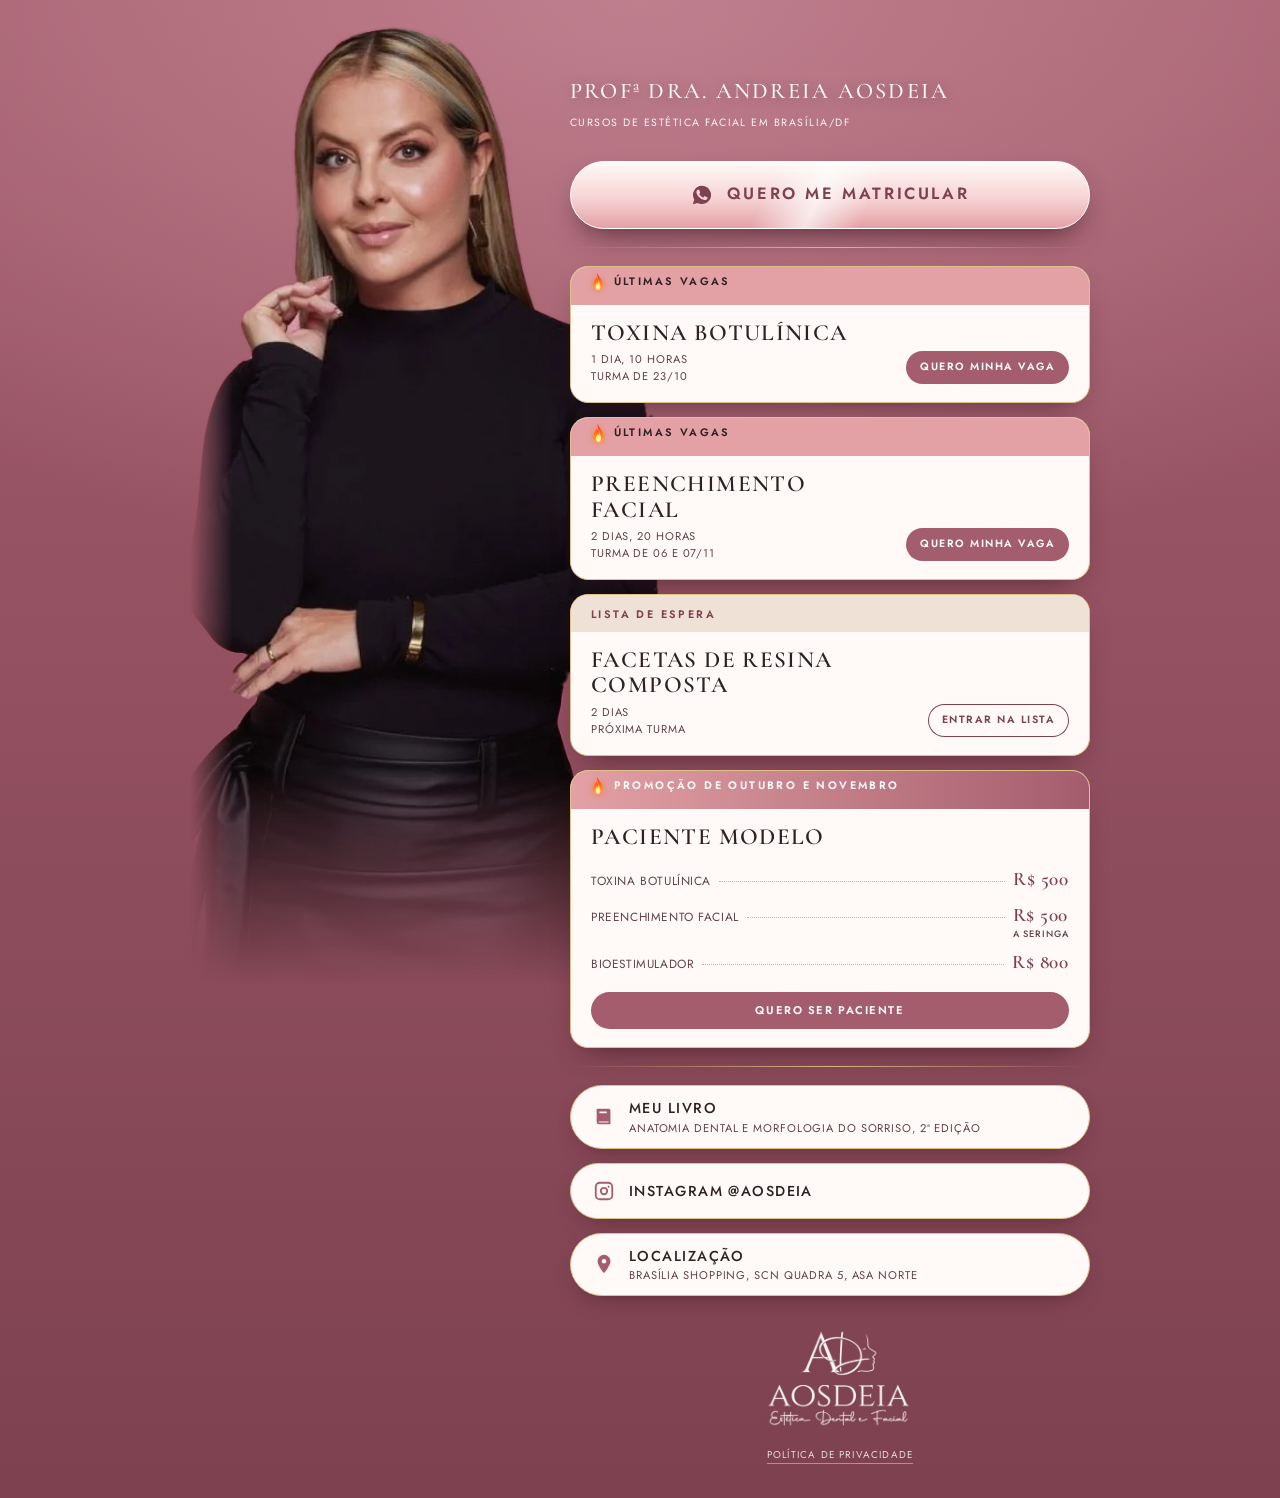
==== commit 85f5e427: "Pagina de pacientes" ====
--- a/index.html
+++ b/index.html
@@ -28,7 +28,7 @@
 <body>
 <!--
   COMO EDITAR (sem segredo nenhum neste arquivo):
-  - Número do bot: procure 556199044284 (3 links). Para testar com o 9 extra, troque por 5561999044284.
+  - Número do bot: procure 556193871313 (3 links). Para testar com o 9 extra, troque por 5561999044284.
   - Status do curso: no <a class="curso">, troque data-status="ultimas-vagas" por data-status="lista-de-espera"
     e ajuste o texto do selo (.selo), a ação (.acao) e o texto pronto no link (?text=...). O texto precisa conter o nome do curso
     ("toxina" ou "preenchimento"), é assim que o bot pula o menu.
@@ -52,7 +52,7 @@
   <ul class="botoes">
 
     <li>
-      <a class="btn btn-principal" href="https://wa.me/556199044284?text=Ol%C3%A1!%20Quero%20me%20matricular%20em%20um%20curso." target="_blank" rel="noopener">
+      <a class="btn btn-principal" href="https://wa.me/556193871313?text=Ol%C3%A1!%20Quero%20me%20matricular%20em%20um%20curso." target="_blank" rel="noopener">
         <svg class="ico" viewBox="0 0 24 24" aria-hidden="true"><path d="M12.04 2a9.9 9.9 0 0 0-8.5 14.9L2 22l5.25-1.38A9.9 9.9 0 1 0 12.04 2Zm5.8 14.06c-.25.7-1.45 1.34-2 1.4-.52.06-1.17.09-1.89-.12a17 17 0 0 1-1.7-.63c-3-1.3-4.94-4.33-5.09-4.53-.15-.2-1.2-1.6-1.2-3.05 0-1.45.76-2.16 1.03-2.46.27-.3.59-.37.79-.37h.57c.18 0 .43-.07.67.51.25.6.84 2.05.91 2.2.07.15.12.32.02.52-.1.2-.15.32-.3.5-.15.17-.31.38-.45.51-.15.15-.3.31-.13.6.17.3.77 1.27 1.65 2.05 1.13 1 2.09 1.32 2.39 1.47.3.15.47.12.65-.07.17-.2.75-.87.95-1.17.2-.3.4-.25.67-.15.27.1 1.72.81 2.02.96.3.15.5.22.57.35.07.12.07.72-.18 1.42Z"/></svg>
         <span class="btn-texto">Quero me matricular</span>
       </a>
@@ -61,7 +61,7 @@
     <li class="divisor" aria-hidden="true"></li>
 
     <li>
-      <a class="curso" data-status="ultimas-vagas" href="https://wa.me/556199044284?text=Ol%C3%A1!%20Quero%20me%20matricular%20no%20curso%20de%20Toxina%20Botul%C3%ADnica." target="_blank" rel="noopener">
+      <a class="curso" data-status="ultimas-vagas" href="https://wa.me/556193871313?text=Ol%C3%A1!%20Quero%20me%20matricular%20no%20curso%20de%20Toxina%20Botul%C3%ADnica." target="_blank" rel="noopener">
         <span class="faixa"><span class="selo">Últimas vagas</span></span>
         <span class="curso-corpo">
           <span class="btn-corpo">
@@ -75,7 +75,7 @@
     </li>
 
     <li>
-      <a class="curso" data-status="ultimas-vagas" href="https://wa.me/556199044284?text=Ol%C3%A1!%20Quero%20me%20matricular%20no%20curso%20de%20Preenchimento%20Facial." target="_blank" rel="noopener">
+      <a class="curso" data-status="ultimas-vagas" href="https://wa.me/556193871313?text=Ol%C3%A1!%20Quero%20me%20matricular%20no%20curso%20de%20Preenchimento%20Facial." target="_blank" rel="noopener">
         <span class="faixa"><span class="selo">Últimas vagas</span></span>
         <span class="curso-corpo">
           <span class="btn-corpo">
@@ -89,7 +89,7 @@
     </li>
 
     <li>
-      <a class="curso" data-status="lista-de-espera" href="https://wa.me/556199044284?text=Ol%C3%A1!%20Quero%20entrar%20na%20lista%20de%20espera%20do%20curso%20de%20Facetas%20de%20Resina%20Composta." target="_blank" rel="noopener">
+      <a class="curso" data-status="lista-de-espera" href="https://wa.me/556193871313?text=Ol%C3%A1!%20Quero%20entrar%20na%20lista%20de%20espera%20do%20curso%20de%20Facetas%20de%20Resina%20Composta." target="_blank" rel="noopener">
         <span class="faixa"><span class="selo">Lista de espera</span></span>
         <span class="curso-corpo">
           <span class="btn-corpo">
@@ -103,7 +103,7 @@
     </li>
 
     <li>
-      <a class="curso promo" data-status="promocao" href="https://wa.me/556199044284?text=Ol%C3%A1!%20Quero%20ser%20paciente%20modelo%20na%20promo%C3%A7%C3%A3o%20de%20outubro%20e%20novembro." target="_blank" rel="noopener">
+      <a class="curso promo" data-status="promocao" href="https://wa.me/556193871313?text=Ol%C3%A1!%20Quero%20ser%20paciente%20modelo%20na%20promo%C3%A7%C3%A3o%20de%20outubro%20e%20novembro." target="_blank" rel="noopener">
         <span class="faixa"><span class="selo">Promoção de outubro e novembro</span></span>
         <span class="curso-corpo">
           <span class="btn-corpo">
--- a/style.css
+++ b/style.css
@@ -135,6 +135,7 @@
 .faixa { display: block; padding: 7px 20px; }
 .selo { font-size: 0.68rem; font-weight: 600; letter-spacing: 0.22em; }
 .curso[data-status="ultimas-vagas"] .faixa { background: var(--rose-claro); color: var(--tinta); }
+.curso[data-status="avaliacao"] .faixa { background: var(--rose-claro); color: var(--tinta); }
 .curso[data-status="lista-de-espera"] .faixa { background: #efe1d6; color: var(--rose-escuro); }
 .curso-corpo { display: flex; align-items: flex-end; justify-content: space-between; gap: 14px; padding: 16px 20px 18px; }
 .curso-nome {
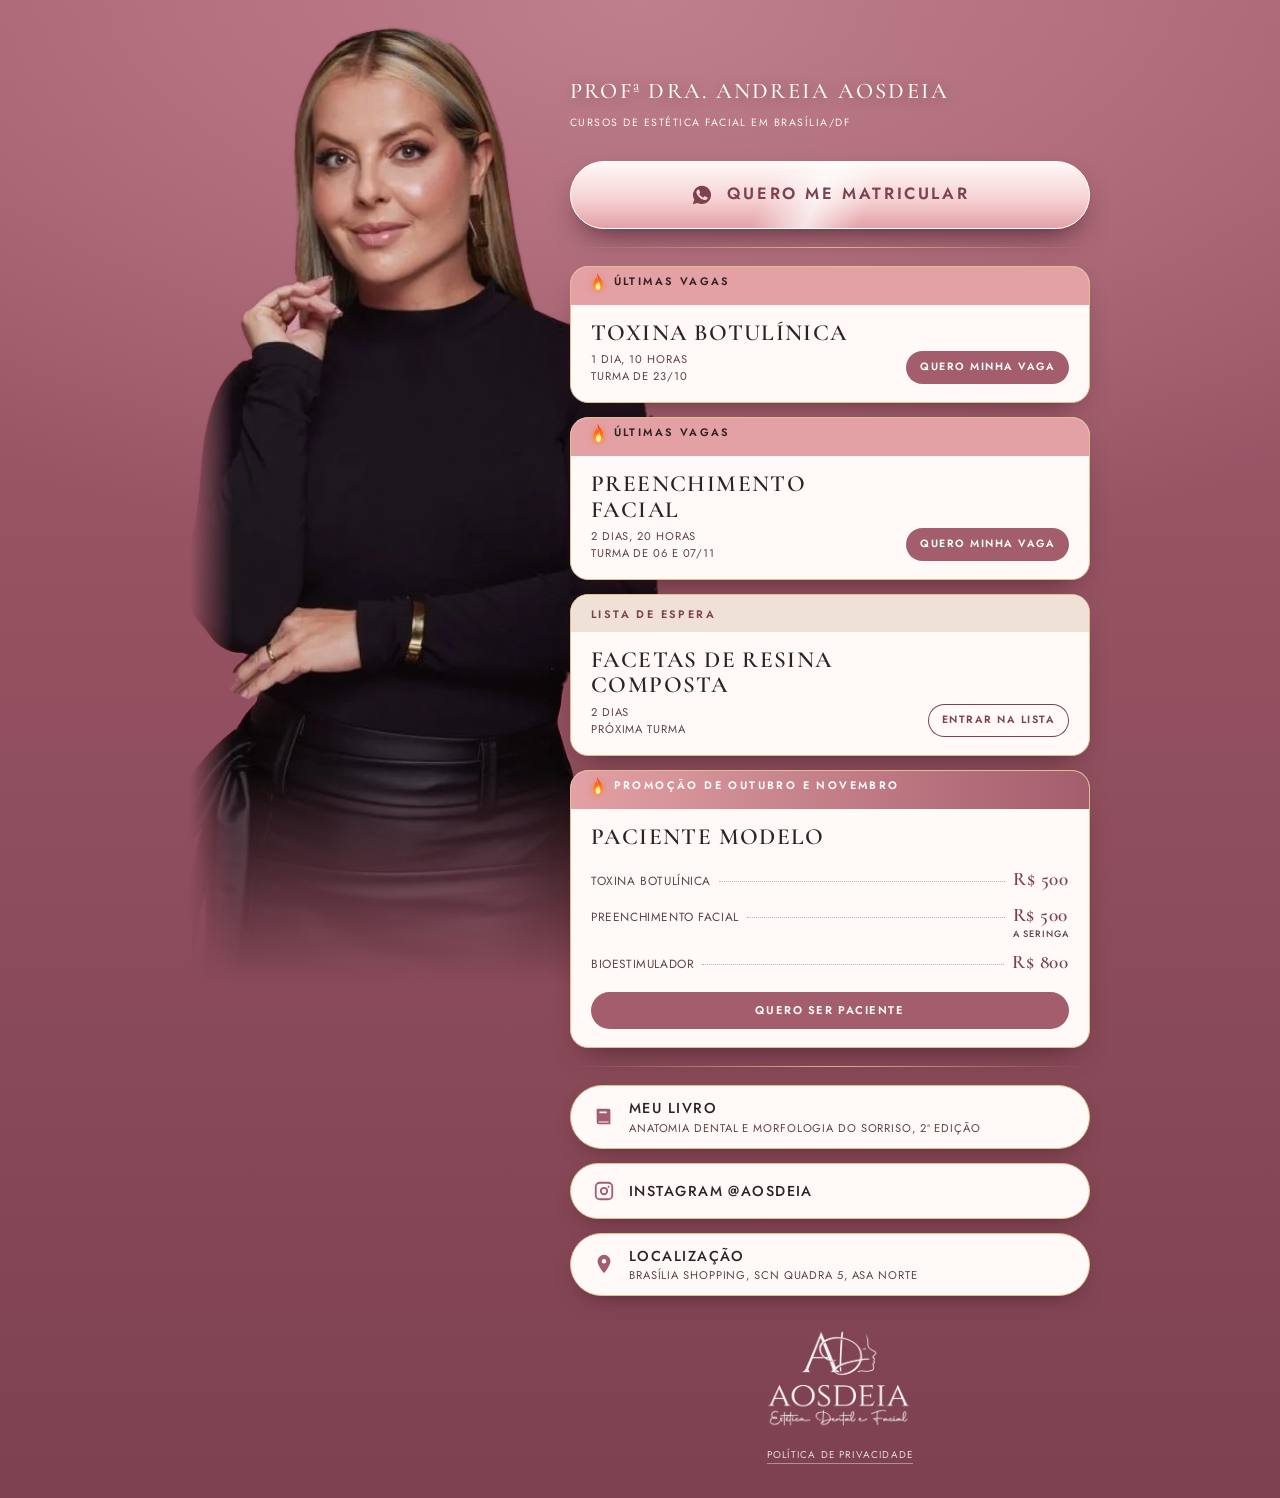
==== commit 73c59a10: "Numero do bot nos botoes de pacientes" ====
--- a/index.html
+++ b/index.html
@@ -103,7 +103,7 @@
     </li>
 
     <li>
-      <a class="curso promo" data-status="promocao" href="https://wa.me/556193871313?text=Ol%C3%A1!%20Quero%20ser%20paciente%20modelo%20na%20promo%C3%A7%C3%A3o%20de%20outubro%20e%20novembro." target="_blank" rel="noopener">
+      <a class="curso promo" data-status="promocao" href="https://wa.me/556199044284?text=Ol%C3%A1!%20Quero%20ser%20paciente%20modelo%20na%20promo%C3%A7%C3%A3o%20de%20outubro%20e%20novembro." target="_blank" rel="noopener">
         <span class="faixa"><span class="selo">Promoção de outubro e novembro</span></span>
         <span class="curso-corpo">
           <span class="btn-corpo">
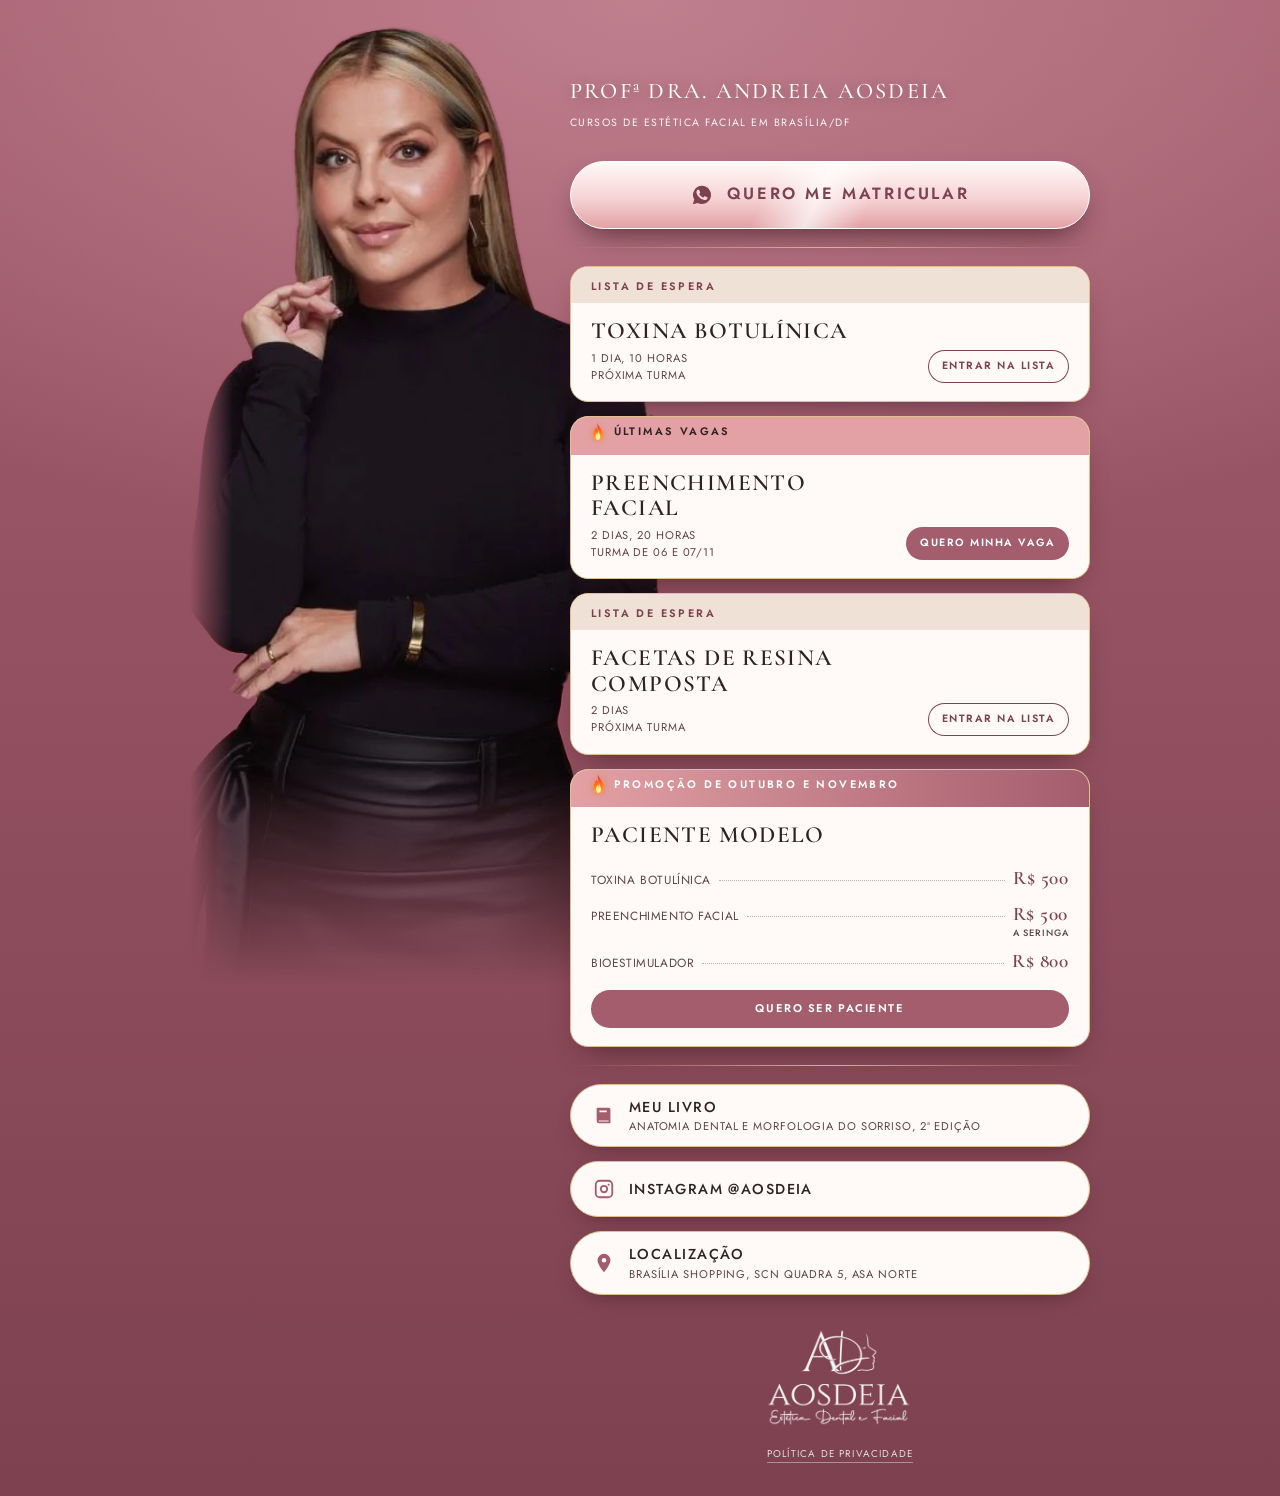
==== commit 8208de45: "Atualiza pagina de cursos" ====
--- a/index.html
+++ b/index.html
@@ -61,15 +61,15 @@
     <li class="divisor" aria-hidden="true"></li>
 
     <li>
-      <a class="curso" data-status="ultimas-vagas" href="https://wa.me/556193871313?text=Ol%C3%A1!%20Quero%20me%20matricular%20no%20curso%20de%20Toxina%20Botul%C3%ADnica." target="_blank" rel="noopener">
-        <span class="faixa"><span class="selo">Últimas vagas</span></span>
+      <a class="curso" data-status="lista-de-espera" href="https://wa.me/556193871313?text=Ol%C3%A1!%20Quero%20entrar%20na%20lista%20de%20espera%20do%20curso%20de%20Toxina%20Botul%C3%ADnica." target="_blank" rel="noopener">
+        <span class="faixa"><span class="selo">Lista de espera</span></span>
         <span class="curso-corpo">
           <span class="btn-corpo">
             <span class="curso-nome">Toxina Botulínica</span>
             <span class="meta">1 dia, 10 horas</span>
-            <span class="meta">Turma de 23/10</span>
+            <span class="meta">Próxima turma</span>
           </span>
-          <span class="acao">Quero minha vaga</span>
+          <span class="acao">Entrar na lista</span>
         </span>
       </a>
     </li>
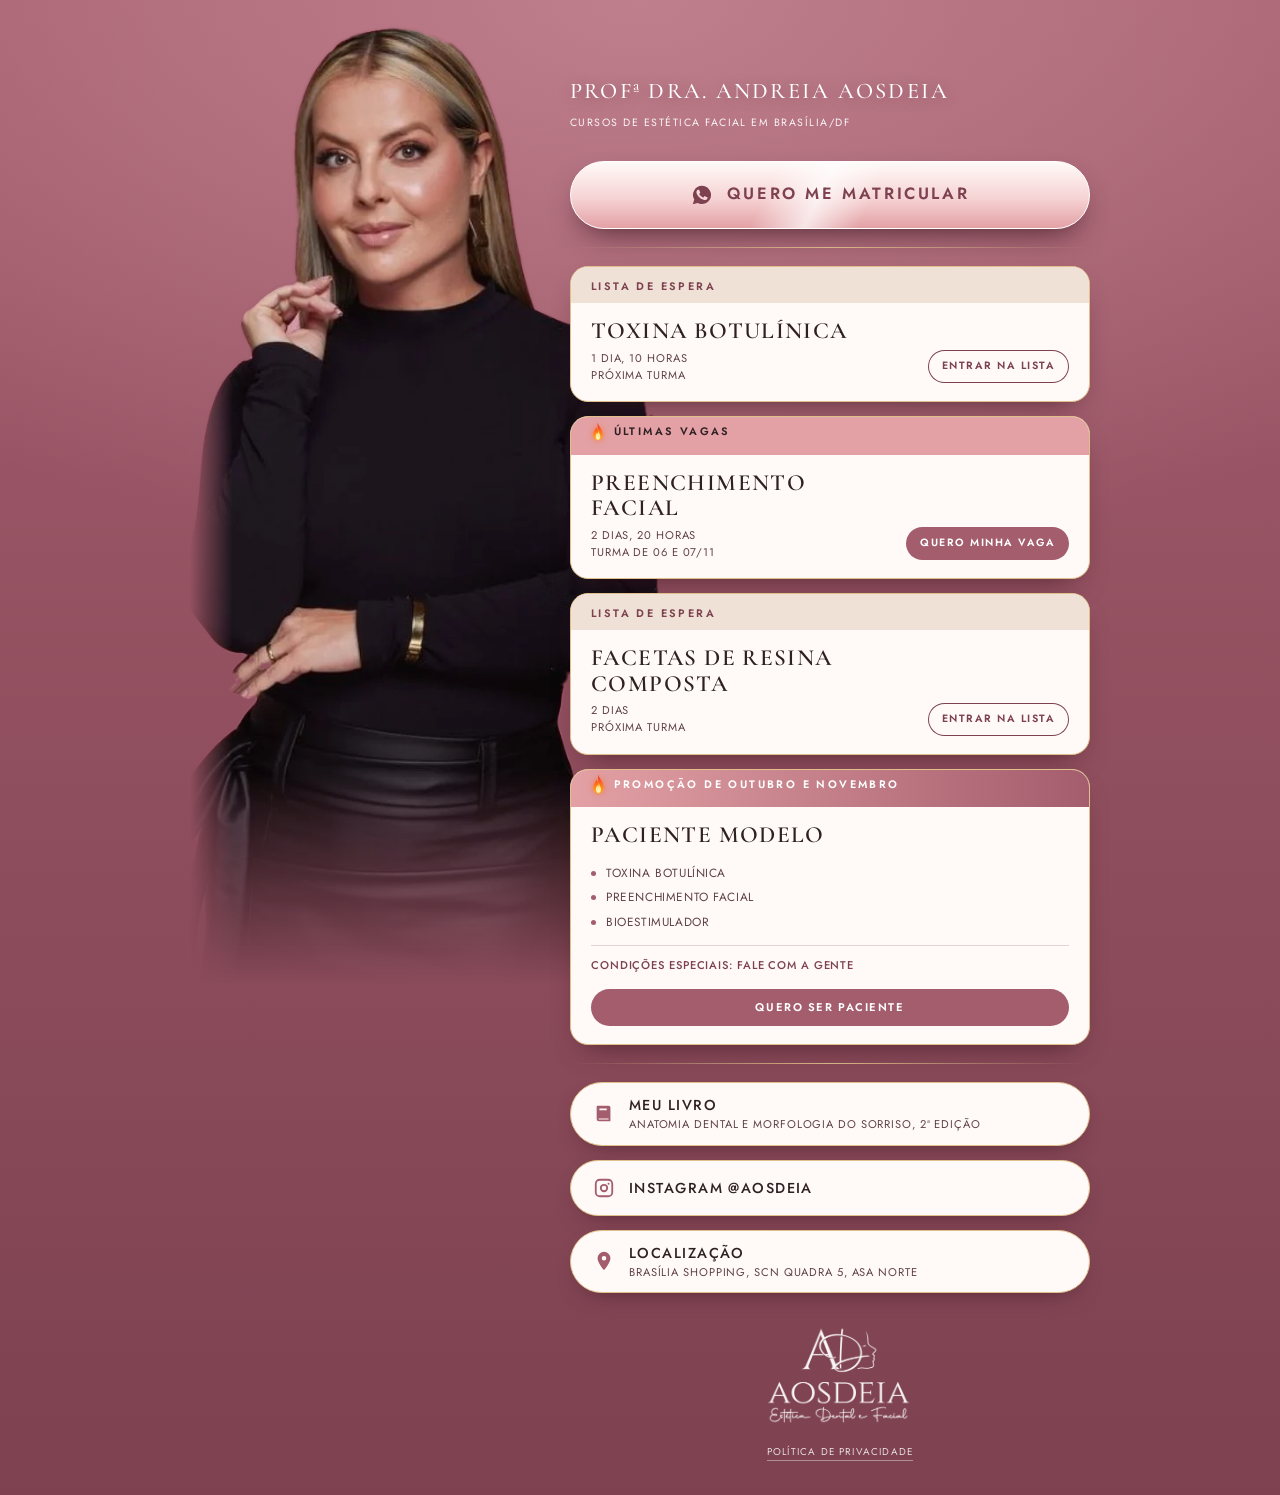
==== commit 99e3e2c7: "Remove precos do cartao de paciente modelo" ====
--- a/index.html
+++ b/index.html
@@ -33,7 +33,8 @@
     e ajuste o texto do selo (.selo), a ação (.acao) e o texto pronto no link (?text=...). O texto precisa conter o nome do curso
     ("toxina" ou "preenchimento"), é assim que o bot pula o menu.
   - Paciente modelo: o cartão da promoção leva ao bot com o texto "Quero ser paciente modelo..." (o bot reconhece "paciente modelo").
-    Para mudar período ou valores, edite o cartão aqui E o bloco paciente_modelo do config do bot (config/andreia-aosdeia.json).
+    Nunca coloque preço, porcentagem ou "a partir de" no cartão (risco de denúncia ao CRO): os valores só aparecem na conversa do WhatsApp.
+    Para mudar o período ou os procedimentos, edite o cartão aqui E o bloco paciente_modelo do config do bot (config/andreia-aosdeia.json).
   - Links pendentes têm data-pendente (hoje nenhum). Ao colocar o link real em href, apague o atributo data-pendente.
   - Localização: aponta para o Google Maps com o endereço do Brasília Shopping.
 -->
@@ -108,11 +109,12 @@
         <span class="curso-corpo">
           <span class="btn-corpo">
             <span class="curso-nome">Paciente modelo</span>
-            <span class="precos">
-              <span class="preco"><span class="preco-nome">Toxina Botulínica</span><span class="preco-valor">R$ 500</span></span>
-              <span class="preco"><span class="preco-nome">Preenchimento Facial</span><span class="preco-valor">R$ 500 <small>a seringa</small></span></span>
-              <span class="preco"><span class="preco-nome">Bioestimulador</span><span class="preco-valor">R$ 800</span></span>
+            <span class="procedimentos">
+              <span class="procedimento">Toxina Botulínica</span>
+              <span class="procedimento">Preenchimento Facial</span>
+              <span class="procedimento">Bioestimulador</span>
             </span>
+            <span class="meta">Condições especiais: fale com a gente</span>
           </span>
           <span class="acao">Quero ser paciente</span>
         </span>
--- a/style.css
+++ b/style.css
@@ -160,17 +160,15 @@
 }
 .curso[data-status="lista-de-espera"] .acao { background: transparent; color: var(--rose-escuro); box-shadow: inset 0 0 0 1px var(--rose-escuro); }
 
-/* Cartão de promoção (paciente modelo): faixa champanhe e lista de valores */
+/* Cartão de promoção (paciente modelo): faixa em degradê e lista de procedimentos, sem preço (regra do CRO) */
 .curso[data-status="promocao"] .faixa { background: linear-gradient(90deg, var(--rose-claro), var(--rose)); color: #fff; }
 .promo .curso-corpo { flex-direction: column; align-items: stretch; gap: 16px; }
 .promo .btn-corpo { gap: 0; }
 .promo .acao { text-align: center; padding-block: 11px; font-size: 0.7rem; }
-.precos { display: flex; flex-direction: column; gap: 9px; margin-top: 12px; }
-.preco { display: flex; align-items: baseline; gap: 8px; }
-.preco-nome { flex: 1; min-width: 0; display: flex; align-items: baseline; gap: 8px; font-size: 0.74rem; letter-spacing: 0.05em; color: var(--tinta-suave); }
-.preco-nome::after { content: ""; flex: 1; min-width: 14px; border-bottom: 1px dotted rgba(164, 93, 109, .5); transform: translateY(-3px); }
-.preco-valor { flex: none; font-family: var(--fonte-titulo); font-weight: 600; font-size: 1.2rem; letter-spacing: 0.04em; color: var(--rose-escuro); white-space: nowrap; }
-.preco-valor small { display: block; text-align: right; margin-top: -2px; font-family: var(--fonte-texto); font-weight: 500; font-size: 0.58rem; letter-spacing: 0.1em; color: var(--tinta-suave); }
+.procedimentos { display: flex; flex-direction: column; gap: 8px; margin-top: 12px; }
+.procedimento { display: flex; align-items: center; gap: 10px; font-size: 0.74rem; letter-spacing: 0.05em; color: var(--tinta-suave); }
+.procedimento::before { content: ""; flex: none; width: 5px; height: 5px; border-radius: 50%; background: var(--rose); }
+.promo .meta { margin-top: 14px; padding-top: 12px; border-top: 1px solid rgba(164, 93, 109, .25); color: var(--rose-escuro); font-weight: 500; }
 
 @media (max-width: 380px) {
   .btn-principal { font-size: .92rem; letter-spacing: .1em; padding-inline: 16px; }
